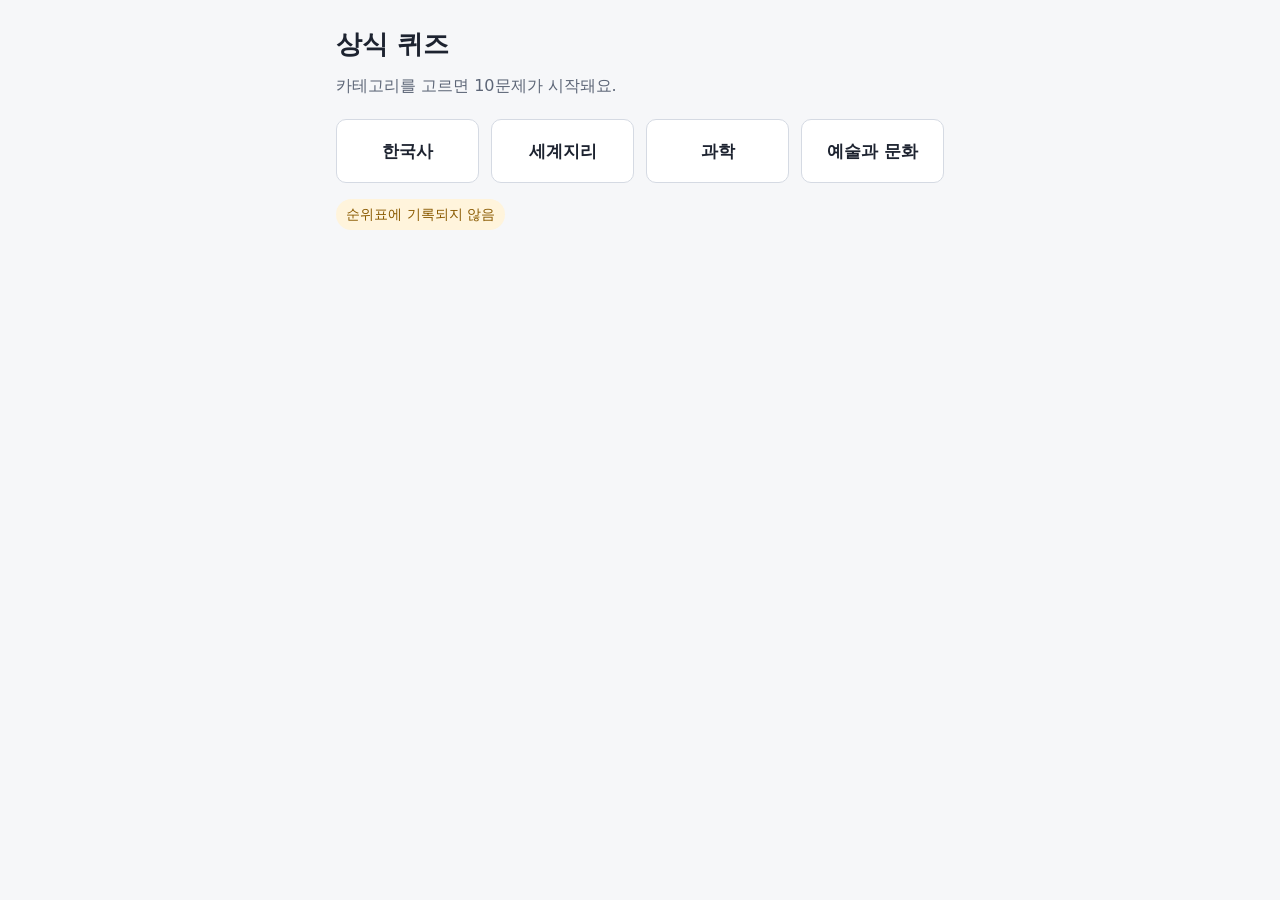
==== index.html @ 9943a6ad "feat: 1단계 연습 모드 화면(시작·퀴즈·결과) Co-Authored-By: Claude Opus 5.5 <noreply@anthropic.com>" ====
<!doctype html>
<html lang="ko">
<head>
  <meta charset="utf-8">
  <meta name="viewport" content="width=device-width, initial-scale=1">
  <title>상식 퀴즈</title>
  <link rel="stylesheet" href="style.css">
</head>
<body>
  <main id="app">
    <!-- 시작 화면 -->
    <section id="screen-start" class="screen">
      <h1>상식 퀴즈</h1>
      <p class="lead">카테고리를 고르면 10문제가 시작돼요.</p>
      <div id="category-list" class="category-list">
        <!-- script.js가 CATEGORIES로 버튼을 채운다 -->
      </div>
      <p id="unranked-note" class="note">순위표에 기록되지 않음</p>
      <div id="data-error" class="data-error" role="alert" hidden></div>
    </section>

    <!-- 퀴즈 화면 -->
    <section id="screen-quiz" class="screen" hidden>
      <header class="quiz-header">
        <span id="quiz-mode" class="badge"></span>
        <span id="quiz-progress"></span>
        <span class="quiz-score">점수 <strong id="quiz-score">0</strong></span>
      </header>
      <h2 id="quiz-question" class="question"></h2>
      <div id="choice-list" class="choice-list">
        <button type="button" class="choice" data-index="0"></button>
        <button type="button" class="choice" data-index="1"></button>
        <button type="button" class="choice" data-index="2"></button>
        <button type="button" class="choice" data-index="3"></button>
      </div>
      <div id="feedback" class="feedback" aria-live="polite" hidden>
        <p id="feedback-verdict" class="verdict"></p>
        <p id="feedback-explanation"></p>
        <p class="source"><a id="feedback-source" target="_blank" rel="noopener"></a></p>
      </div>
      <div class="actions">
        <button type="button" id="btn-next" class="primary" hidden>다음</button>
        <button type="button" id="btn-home" class="secondary">처음으로</button>
      </div>
    </section>

    <!-- 결과 화면 -->
    <section id="screen-result" class="screen" hidden>
      <h1>결과</h1>
      <p id="result-score" class="result-score"></p>
      <p id="result-meta" class="result-meta"></p>
      <p id="result-unranked" class="note" hidden>순위표에 기록되지 않음</p>
      <ol id="result-list" class="result-list"></ol>
      <div class="actions">
        <button type="button" id="btn-again" class="primary">다시 하기</button>
        <button type="button" id="btn-result-home" class="secondary">처음으로</button>
      </div>
    </section>

    <!-- 순위표 화면 (3단계) -->
    <section id="screen-board" class="screen" hidden></section>
  </main>

  <script src="questions.js"></script>
  <script src="script.js"></script>
</body>
</html>
---- style.css ----
:root {
  --bg: #f6f7f9;
  --surface: #ffffff;
  --text: #1d2330;
  --muted: #5d6677;
  --border: #d5dae3;
  --primary: #2f5bd3;
  --primary-text: #ffffff;
  --correct: #1e7d3b;
  --correct-bg: #e5f5ea;
  --wrong: #b3261e;
  --wrong-bg: #fbe9e7;
  --note: #8a5a00;
  --note-bg: #fff4dc;
  --radius: 10px;
}

* {
  box-sizing: border-box;
}

/* display를 지정한 요소도 hidden 속성이면 숨긴다 */
[hidden] {
  display: none !important;
}

html {
  -webkit-text-size-adjust: 100%;
}

body {
  margin: 0;
  background: var(--bg);
  color: var(--text);
  font-family: system-ui, -apple-system, "Segoe UI", "Malgun Gothic", "Apple SD Gothic Neo", sans-serif;
  line-height: 1.6;
}

#app {
  max-width: 640px;
  margin: 0 auto;
  padding: 24px 16px 48px;
}

h1 {
  margin: 0 0 8px;
  font-size: 1.6rem;
}

.lead {
  margin: 0 0 20px;
  color: var(--muted);
}

button {
  font: inherit;
  cursor: pointer;
}

button:disabled {
  cursor: default;
}

/* ---- 시작 화면 ---- */

.category-list {
  display: grid;
  grid-template-columns: repeat(auto-fit, minmax(130px, 1fr));
  gap: 12px;
}

.category-list button {
  padding: 18px 12px;
  border: 1px solid var(--border);
  border-radius: var(--radius);
  background: var(--surface);
  color: var(--text);
  font-size: 1.05rem;
  font-weight: 600;
}

.category-list button:hover {
  border-color: var(--primary);
}

.note {
  display: inline-block;
  margin: 16px 0 0;
  padding: 4px 10px;
  border-radius: 999px;
  background: var(--note-bg);
  color: var(--note);
  font-size: 0.9rem;
}

.data-error {
  margin-top: 16px;
  padding: 12px 14px;
  border: 1px solid var(--wrong);
  border-radius: var(--radius);
  background: var(--wrong-bg);
  color: var(--wrong);
  overflow-wrap: anywhere;
}

.data-error ul {
  margin: 8px 0 0;
  padding-left: 20px;
}

/* ---- 퀴즈 화면 ---- */

.quiz-header {
  display: flex;
  flex-wrap: wrap;
  align-items: center;
  gap: 8px 16px;
  color: var(--muted);
}

.quiz-score {
  margin-left: auto;
}

.quiz-score strong {
  color: var(--text);
}

.badge {
  padding: 2px 10px;
  border-radius: 999px;
  background: var(--surface);
  border: 1px solid var(--border);
  color: var(--text);
  font-size: 0.9rem;
}

.question {
  margin: 20px 0 16px;
  font-size: 1.2rem;
  line-height: 1.5;
  overflow-wrap: anywhere;
}

.choice-list {
  display: flex;
  flex-direction: column;
  gap: 10px;
}

.choice {
  width: 100%;
  padding: 14px 16px;
  border: 2px solid var(--border);
  border-radius: var(--radius);
  background: var(--surface);
  color: var(--text);
  text-align: left;
  overflow-wrap: anywhere;
}

.choice:not(:disabled):hover {
  border-color: var(--primary);
}

.choice:disabled {
  color: var(--muted);
}

.choice.is-correct {
  border-color: var(--correct);
  background: var(--correct-bg);
  color: var(--correct);
  font-weight: 600;
}

.choice.is-correct::before {
  content: "✓ ";
}

.choice.is-wrong {
  border-color: var(--wrong);
  background: var(--wrong-bg);
  color: var(--wrong);
  font-weight: 600;
}

.choice.is-wrong::before {
  content: "✗ ";
}

.feedback {
  margin-top: 16px;
  padding: 14px 16px;
  border-radius: var(--radius);
  background: var(--surface);
  border: 1px solid var(--border);
  overflow-wrap: anywhere;
}

.feedback p {
  margin: 0 0 6px;
}

.verdict {
  font-weight: 700;
}

.verdict.is-correct {
  color: var(--correct);
}

.verdict.is-wrong {
  color: var(--wrong);
}

.source {
  font-size: 0.9rem;
}

.source a {
  color: var(--primary);
}

.actions {
  display: flex;
  flex-wrap: wrap;
  gap: 10px;
  margin-top: 20px;
}

.primary,
.secondary {
  padding: 12px 20px;
  border-radius: var(--radius);
  font-weight: 600;
}

.primary {
  border: none;
  background: var(--primary);
  color: var(--primary-text);
}

.secondary {
  border: 1px solid var(--border);
  background: var(--surface);
  color: var(--text);
}

/* ---- 결과 화면 ---- */

.result-score {
  margin: 8px 0 0;
  font-size: 2.2rem;
  font-weight: 700;
}

.result-meta {
  margin: 0;
  color: var(--muted);
}

.result-list {
  margin: 20px 0 0;
  padding-left: 24px;
}

.result-list li {
  margin-bottom: 6px;
  overflow-wrap: anywhere;
}

.result-list .mark-correct {
  color: var(--correct);
  font-weight: 600;
}

.result-list .mark-wrong {
  color: var(--wrong);
  font-weight: 600;
}
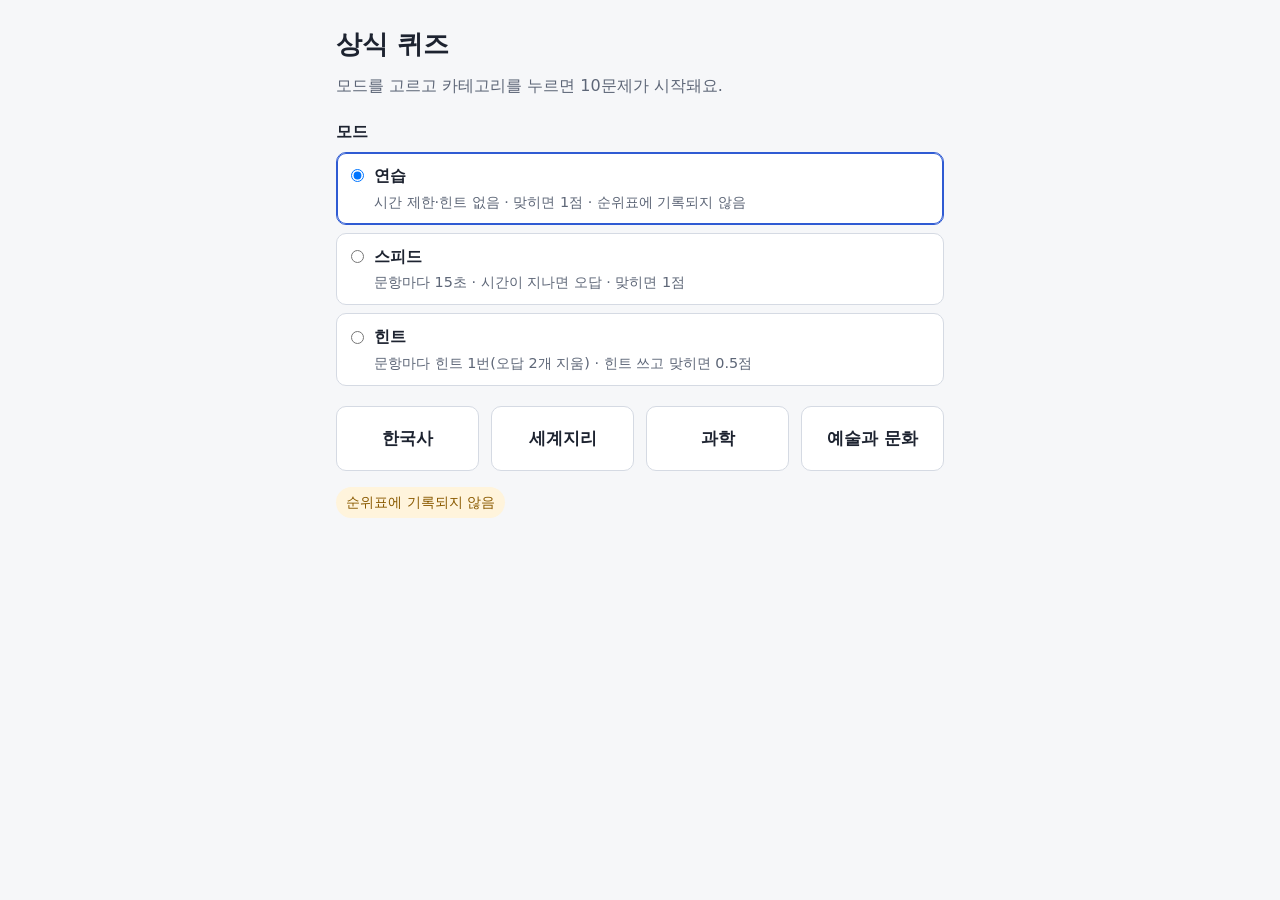
==== commit d43ace5c: "feat: 모드 설정과 모드 선택 화면 Co-Authored-By: Claude Opus 5.5 <noreply@anthropic.com>" ====
--- a/index.html
+++ b/index.html
@@ -11,7 +11,11 @@
     <!-- 시작 화면 -->
     <section id="screen-start" class="screen">
       <h1>상식 퀴즈</h1>
-      <p class="lead">카테고리를 고르면 10문제가 시작돼요.</p>
+      <p class="lead">모드를 고르고 카테고리를 누르면 10문제가 시작돼요.</p>
+      <fieldset id="mode-list" class="mode-list">
+        <legend>모드</legend>
+        <!-- script.js가 MODES로 라디오 버튼을 채운다 -->
+      </fieldset>
       <div id="category-list" class="category-list">
         <!-- script.js가 CATEGORIES로 버튼을 채운다 -->
       </div>
--- a/style.css
+++ b/style.css
@@ -63,6 +63,54 @@
 
 /* ---- 시작 화면 ---- */
 
+.mode-list {
+  display: flex;
+  flex-direction: column;
+  gap: 8px;
+  margin: 0 0 20px;
+  padding: 0;
+  border: none;
+  min-width: 0;
+}
+
+.mode-list legend {
+  margin-bottom: 8px;
+  padding: 0;
+  font-weight: 600;
+}
+
+.mode-option {
+  display: grid;
+  grid-template-columns: auto 1fr;
+  gap: 2px 10px;
+  align-items: center;
+  padding: 10px 14px;
+  border: 1px solid var(--border);
+  border-radius: var(--radius);
+  background: var(--surface);
+  cursor: pointer;
+}
+
+.mode-option:has(input:checked) {
+  border-color: var(--primary);
+  box-shadow: inset 0 0 0 1px var(--primary);
+}
+
+.mode-option input {
+  margin: 0;
+}
+
+.mode-name {
+  font-weight: 600;
+}
+
+.mode-rule {
+  grid-column: 2;
+  color: var(--muted);
+  font-size: 0.9rem;
+  overflow-wrap: anywhere;
+}
+
 .category-list {
   display: grid;
   grid-template-columns: repeat(auto-fit, minmax(130px, 1fr));
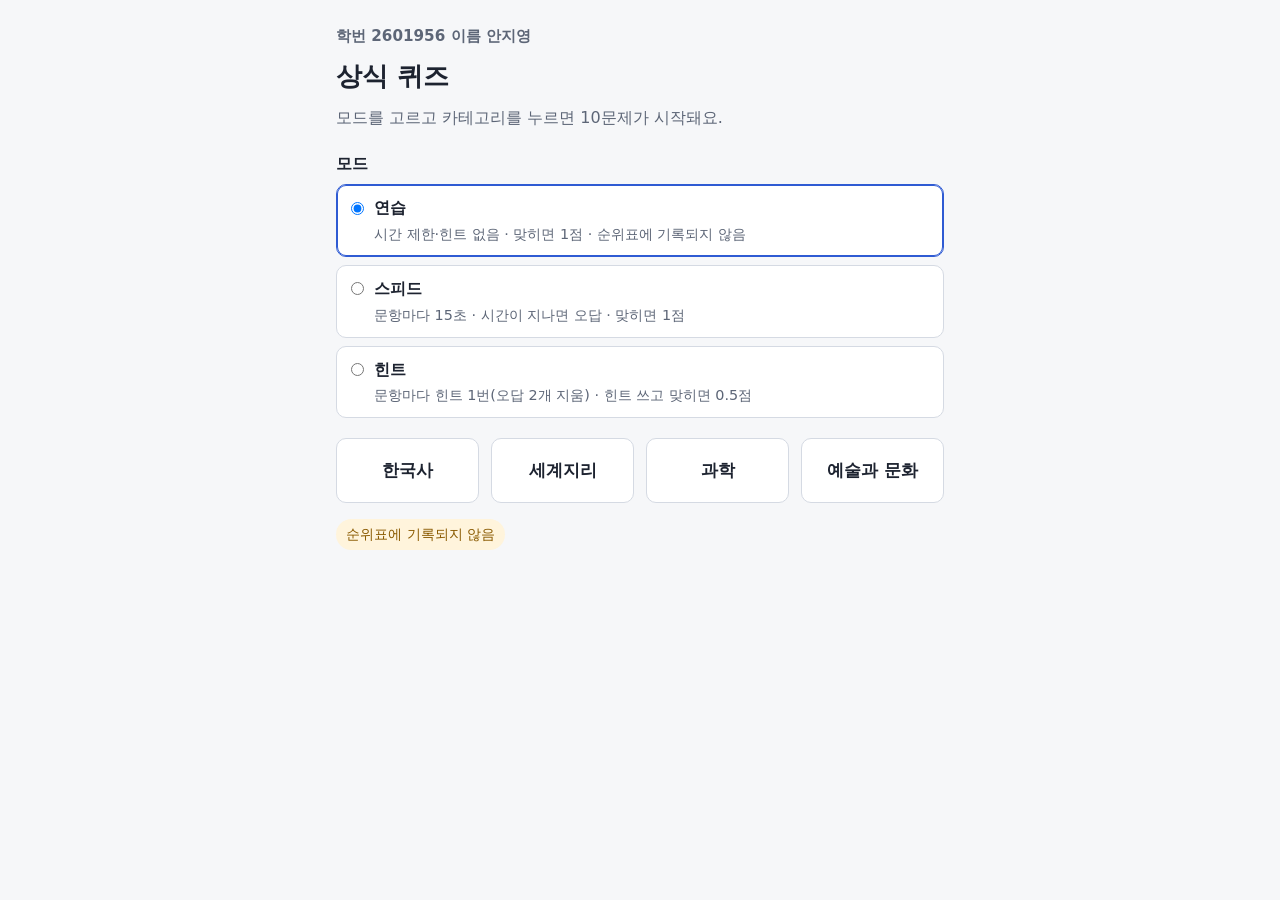
==== commit 9543aee6: "feat: 시작 화면 맨 위에 학번과 이름 표시 Co-Authored-By: Claude Opus 5.5 <noreply@anthropic.com>" ====
--- a/index.html
+++ b/index.html
@@ -10,6 +10,7 @@
   <main id="app">
     <!-- 시작 화면 -->
     <section id="screen-start" class="screen">
+      <p class="student-info">학번 2601956 이름 안지영</p>
       <h1>상식 퀴즈</h1>
       <p class="lead">모드를 고르고 카테고리를 누르면 10문제가 시작돼요.</p>
       <fieldset id="mode-list" class="mode-list">
@@ -27,9 +28,14 @@
     <section id="screen-quiz" class="screen" hidden>
       <header class="quiz-header">
         <span id="quiz-mode" class="badge"></span>
+        <span id="quiz-retry-badge" class="badge badge-retry" hidden>다시 풀기</span>
         <span id="quiz-progress"></span>
         <span class="quiz-score">점수 <strong id="quiz-score">0</strong></span>
       </header>
+      <div id="quiz-timer-box" class="timer" hidden>
+        <span class="timer-text">남은 시간 <strong id="quiz-timer">15</strong>초</span>
+        <div class="timer-track"><div id="quiz-timer-bar" class="timer-bar"></div></div>
+      </div>
       <h2 id="quiz-question" class="question"></h2>
       <div id="choice-list" class="choice-list">
         <button type="button" class="choice" data-index="0"></button>
@@ -43,6 +49,7 @@
         <p class="source"><a id="feedback-source" target="_blank" rel="noopener"></a></p>
       </div>
       <div class="actions">
+        <button type="button" id="btn-hint" class="secondary" hidden>힌트</button>
         <button type="button" id="btn-next" class="primary" hidden>다음</button>
         <button type="button" id="btn-home" class="secondary">처음으로</button>
       </div>
@@ -54,8 +61,10 @@
       <p id="result-score" class="result-score"></p>
       <p id="result-meta" class="result-meta"></p>
       <p id="result-unranked" class="note" hidden>순위표에 기록되지 않음</p>
+      <p id="result-retry-score" class="retry-score" hidden></p>
       <ol id="result-list" class="result-list"></ol>
       <div class="actions">
+        <button type="button" id="btn-retry-wrong" class="primary" hidden>틀린 문제 다시 풀기</button>
         <button type="button" id="btn-again" class="primary">다시 하기</button>
         <button type="button" id="btn-result-home" class="secondary">처음으로</button>
       </div>
--- a/style.css
+++ b/style.css
@@ -63,6 +63,13 @@
 
 /* ---- 시작 화면 ---- */
 
+.student-info {
+  margin: 0 0 8px;
+  color: var(--muted);
+  font-size: 0.95rem;
+  font-weight: 600;
+}
+
 .mode-list {
   display: flex;
   flex-direction: column;
@@ -183,6 +190,37 @@
   font-size: 0.9rem;
 }
 
+.timer {
+  margin-top: 14px;
+  color: var(--muted);
+}
+
+.timer-text strong {
+  color: var(--text);
+  font-variant-numeric: tabular-nums;
+}
+
+.timer-track {
+  height: 8px;
+  margin-top: 6px;
+  border-radius: 999px;
+  background: var(--border);
+  overflow: hidden;
+}
+
+.timer-bar {
+  width: 100%;
+  height: 100%;
+  background: var(--primary);
+  transition: width 0.2s linear;
+}
+
+.badge-retry {
+  border-color: var(--note);
+  background: var(--note-bg);
+  color: var(--note);
+}
+
 .question {
   margin: 20px 0 16px;
   font-size: 1.2rem;
@@ -235,6 +273,16 @@
 
 .choice.is-wrong::before {
   content: "✗ ";
+}
+
+/* 힌트로 지운 보기: 자리는 그대로 두고 흐리게, 취소선 */
+.choice.is-removed {
+  opacity: 0.45;
+  text-decoration: line-through;
+}
+
+.secondary:disabled {
+  opacity: 0.5;
 }
 
 .feedback {
@@ -309,6 +357,16 @@
   color: var(--muted);
 }
 
+.retry-score {
+  margin: 16px 0 0;
+  font-size: 1.15rem;
+  font-weight: 600;
+}
+
+.retry-score strong {
+  color: var(--correct);
+}
+
 .result-list {
   margin: 20px 0 0;
   padding-left: 24px;
